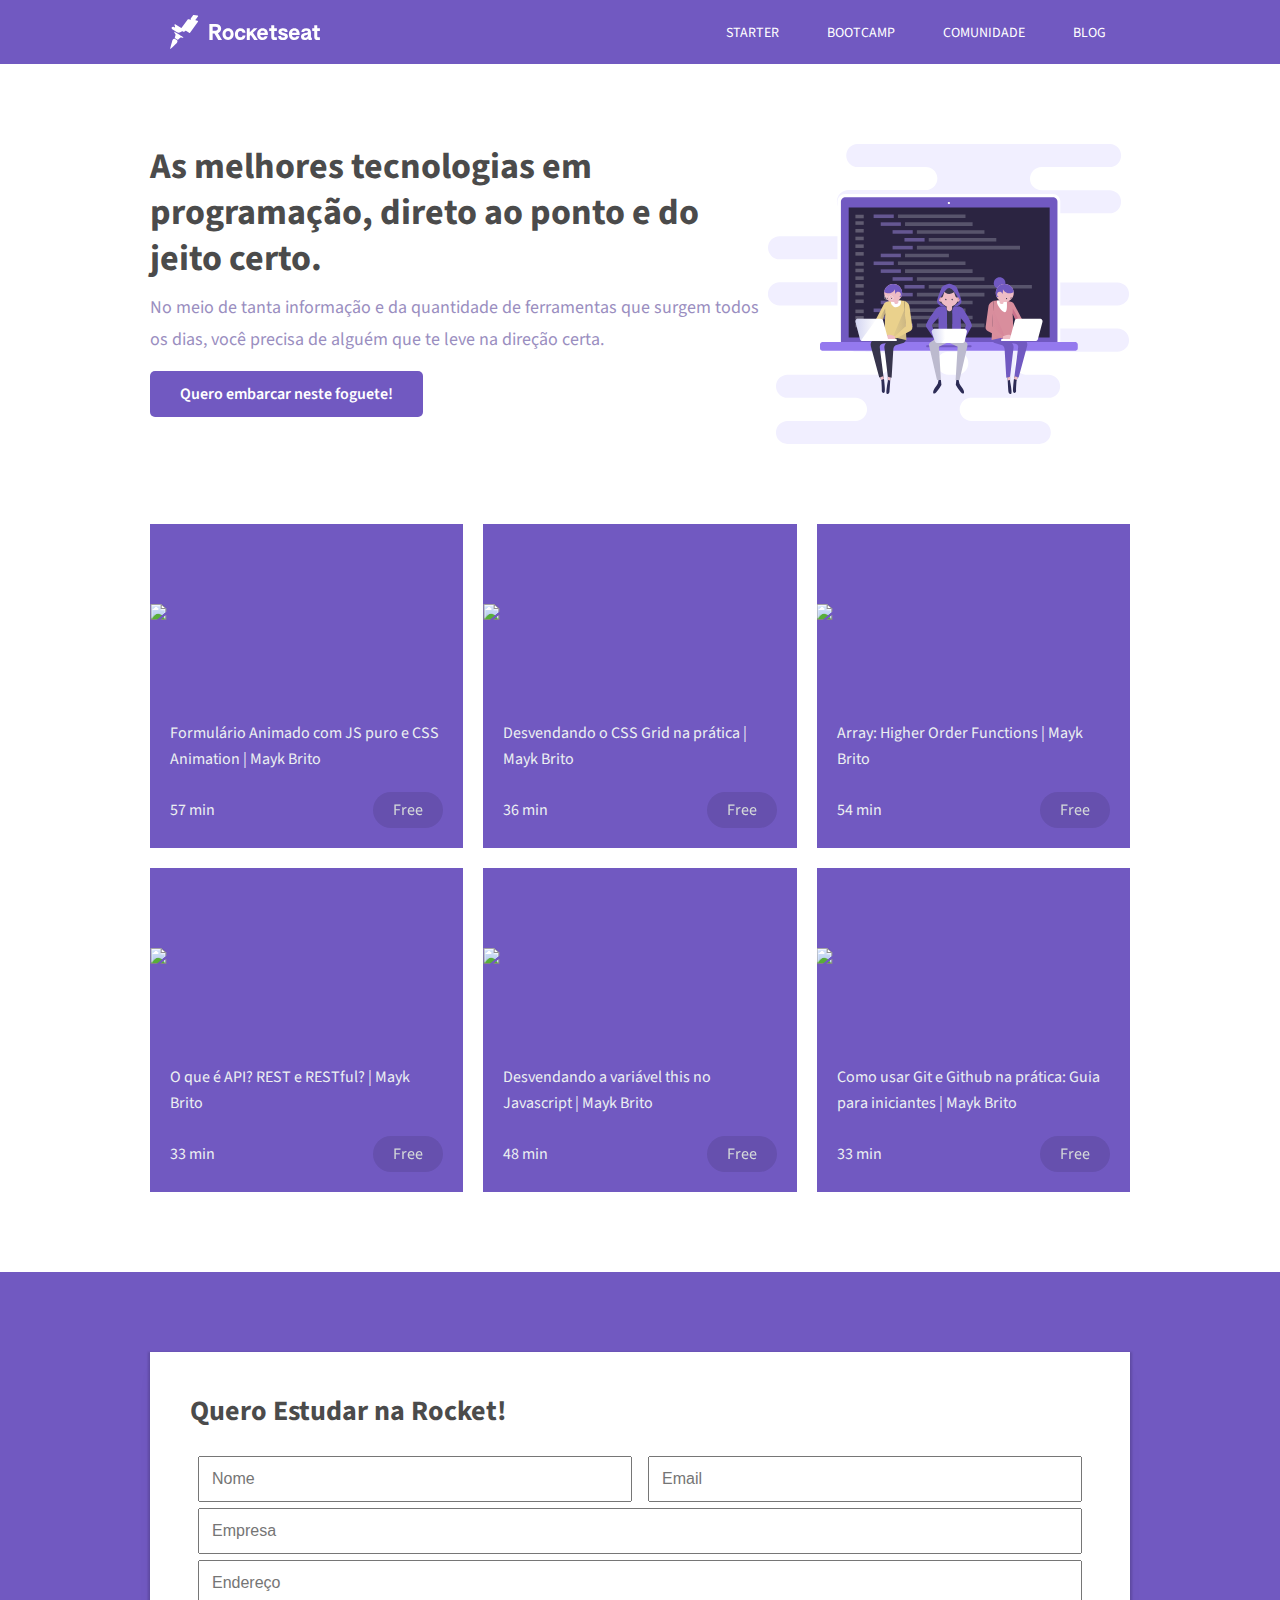
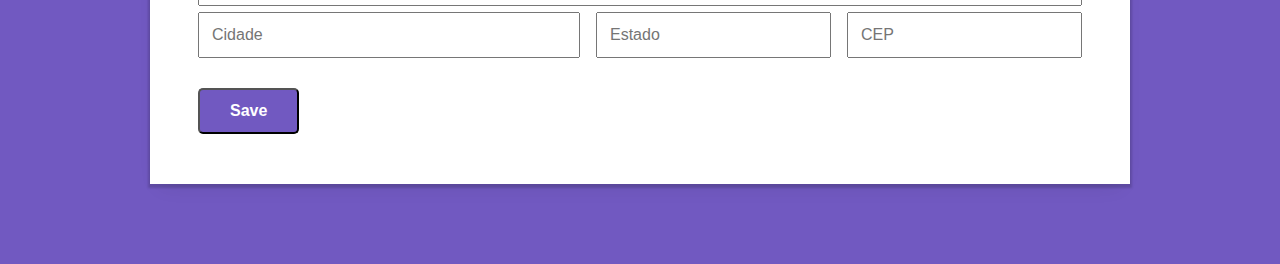
==== final/index.html @ 788d4cb6 "aplicando ao projeto" ====
<!DOCTYPE html>
<html>
  <head>
    <title>Document</title>
    <link rel="stylesheet" href="style.css" />
    <link
      rel="stylesheet"
      href="responsive.css"
      media="screen and (max-width: 768px)"
    />

    <meta name="viewport" content="width=device-width, initial-scale=1.0">

    <link rel="stylesheet" href="print.css" media="print">
  </head>
  <body>
    <header>
      <div class="container">
        <img
          src="./images/logo-rocketseat.svg"
          alt="Rocketseat"
        />
        <div class="menu-section">
          <div class="menu-toggle">
            <div class="one"></div>
            <div class="two"></div>
            <div class="three"></div>
          </div>
          <nav>
            <ul>
              <li>
                <a href="#">Starter</a>
              </li>
              <li>
                <a href="#">Bootcamp</a>
              </li>
              <li>
                <a href="#">Comunidade</a>
              </li>
              <li>
                <a href="#">Blog</a>
              </li>
            </ul>
          </nav>
        </div>
      </div>
    </header>

    <section class="hero">
      <div class="container">
        <div>
          <h2>
            As melhores tecnologias em programação, direto ao ponto e do jeito
            certo.
          </h2>
          <p>
            No meio de tanta informação e da quantidade de ferramentas que
            surgem todos os dias, você precisa de alguém que te leve na direção
            certa.
          </p>
          <a href="#" class="button">Quero embarcar neste foguete!</a>
        </div>
        <img
          src="./images/melhores-tecnologias.svg"
          alt=""
        />
      </div>
    </section>

    <main>
      <section class="cards">
        <div class="card">
          <!--
          <picture class="image" alt="Imagem">
            <source media="(min-width: 768px)" srcset="https://i.ytimg.com/vi/GykTLqODQuU/maxresdefault.jpg">
            <source media="(min-width: 320px)" srcset="https://i.ytimg.com/vi/rAzHvYnQ8DY/hqdefault.jpg">
            <source media="(min-width: 10px)" srcset="https://i.ytimg.com/vi/HN1UjzRSdBk/mqdefault.jpg">

            <img src="https://i.ytimg.com/vi/GykTLqODQuU/hqdefault.jpg" alt="Imagem" />
            </picture>

          -->
          <div class="image">
            <img src="https://i.ytimg.com/vi/GykTLqODQuU/hqdefault.jpg" />
          </div>
          <div class="content">
            <p class="title text--medium">
              Formulário Animado com JS puro e CSS Animation | Mayk Brito
            </p>
            <div class="info">
              <p class="text--medium">57 Min</p>
              <p class="price text--medium">Free</p>
            </div>
          </div>
        </div>
      </section>
    </main>

    <section id="form">
      <form action="">
        <h3>Quero Estudar na Rocket!</h3>
        <div class="form-group">
          <input class="input-control" placeholder="Nome" />

          <input type="email" class="input-control" placeholder="Email" />
        </div>

        <div class="form-group">
          <input class="input-control" placeholder="Empresa" />
        </div>

        <div class="form-group">
          <input class="input-control" placeholder="Endereço" />
        </div>

        <div class="form-group">
          <input class="input-control" placeholder="Cidade" style="flex: 3 1" />
          <input class="input-control" placeholder="Estado" style="flex: 1" />
          <input class="input-control" placeholder="CEP" style="flex: 1" />
        </div>

        <div class="form-group">
          <button type="submit" class="button">Save</button>

        </div>

      </form>
    </section>

    <div class="modal-overlay">
      <div class="modal">
        <a class="close-modal">
          <svg viewBox="0 0 20 20">
            <path
              fill="#000000"
              d="M15.898,4.045c-0.271-0.272-0.713-0.272-0.986,0l-4.71,4.711L5.493,4.045c-0.272-0.272-0.714-0.272-0.986,0s-0.272,0.714,0,0.986l4.709,4.711l-4.71,4.711c-0.272,0.271-0.272,0.713,0,0.986c0.136,0.136,0.314,0.203,0.492,0.203c0.179,0,0.357-0.067,0.493-0.203l4.711-4.711l4.71,4.711c0.137,0.136,0.314,0.203,0.494,0.203c0.178,0,0.355-0.067,0.492-0.203c0.273-0.273,0.273-0.715,0-0.986l-4.711-4.711l4.711-4.711C16.172,4.759,16.172,4.317,15.898,4.045z"
            ></path>
          </svg>
        </a>
        <div class="modal-content">
          <div class="video-background">
            <div class="video-foreground">
              <iframe
                src="https://www.youtube.com/embed/GykTLqODQuU"
                frameborder="0"
                allowfullscreen
              ></iframe>
            </div>
          </div>
        </div>
      </div>
    </div>

    <script src="scripts.js"></script>
    <script src="menu.js"></script>
  </body>
</html>
---- final/style.css ----
@import url("https://fonts.googleapis.com/css?family=Source+Sans+Pro");

* {
  box-sizing: border-box;
  margin: 0;
  padding: 0;
  outline: 0;
}

html {
  /* a cada 1rem será considera 10px */
  font-size: 62.5%;
}

html,
body {
  height: 100vh;
  font-family: "Source Sans Pro";
  text-rendering: optimizelegibility;
  -webkit-font-smoothing: antialiased;
}

body {
  font-size: 1.6rem;
}

header {
  background-color: #7159c1;
}

header .container {
  display: flex;
  align-items: center;
  justify-content: space-between;

  width: 90%;
  max-width: 980px;
  
  margin: auto;
}

header img {
  width: 150px;
  margin-left: 20px;
  padding: 15px 0;
}

header nav ul {
  display: flex;
}

header nav ul li {
  list-style: none;
}

header nav ul li a {
  text-decoration: none;
  color: white;
  text-transform: uppercase;
  font-size: 1.4rem; 
  padding: 2.4rem;
  transition: all 250ms linear 0s;
}

header nav ul li a:hover {
  background: rgba(255,255,255, 0.15)
}

h2 {
  color: rgb(75, 75, 75);
  font-size: 3.6rem;
  line-height: 4.6rem;
}

h3 {
  color: rgb(75, 75, 75);
  font-size: 2.8rem;
  line-height: 3.8rem;
}

.button {
  display: inline-block;
  font-size: 1.6rem;
  font-weight: 600;
  color: rgb(255, 255, 255);
  background-color: rgb(113, 89, 193);
  margin: 15px 0px 0px;
  padding: 12px 30px;
  text-decoration: none;
  border-radius: 5px;
  transition: all 150ms linear 0s;
}

.button:hover {
  opacity: 0.9;
}


/*=============== 
HERO
==================*/
section.hero {
  margin: 80px 0;
}

section.hero .container {
  width: 90%;
  max-width: 980px;

  margin: auto;

  display: flex;
}

section.hero p {
  color: rgb(154, 142, 191);
  font-size: 1.8rem;
  line-height: 3.2rem;
  margin: 10px 0px 0px;
}



/*=============== 
MAIN
==================*/
main {
  margin-bottom: 80px;
}
/*=============== 
CARDS
==================*/
.cards {
  width: 90%;
  max-width: 980px;
  margin: auto;

  display: grid;
  grid-template-columns: repeat(auto-fit, minmax(250px, 1fr));
  grid-gap: 20px;
}

.text--medium {
  font-size: 1.6rem;
  line-height: 2.6rem;
  font-weight: 400;
  color: #ecf0f1;
}

.card {
  display: flex;
  flex-direction: column;
  background-color: #7159c1;
  cursor: pointer;
  transition: all 0.3s ease 0s;

}

.card:hover {
  transform: translateY(-7px);
}

.image {
  width: 100%;
  padding-top: 56.25%; /* 16:9 */

  overflow: hidden;
  position: relative;
}

.image img {
  width: 100%;
  position: absolute;
  top: 50%;
  left: 50%;
  transform: translate(-50%, -50%);
}

.content {
  margin: 20px;
}

.title {
  margin-bottom: 20px;
}

.info {
  display: flex;
  align-self: end;
  align-items: center;
}

.price {
  margin-left: auto;
  padding: 5px 20px;
  border-radius: 20px;
  background-color: #7159c1;
  filter: brightness(90%);
}

/*=============== 
MODAL
==================*/
.modal-overlay {
  display: flex;
  align-items: center;
  justify-content: center;
  position: fixed;
  top: 0;
  left: 0;
  width: 100%;
  height: 100%;
  z-index: 5;
  background-color: rgba(0, 0, 0, 0.6);
  opacity: 0;
  visibility: hidden;
}
.modal-overlay.active {
  opacity: 1;
  visibility: visible;
}
.modal {
  display: flex;
  align-items: center;
  justify-content: center;
  position: relative;
  
  background-color: #fff;
  
  width: 95%;
  height: 95%;
  
  margin: 0 auto;
  padding: 10px;
  
  border-radius: 3px;
  box-shadow: 0 2px 10px rgba(0, 0, 0, 0.1);
  
  opacity: 0;
  overflow-y: auto;
  visibility: hidden;
  
  transition: all 0.6s cubic-bezier(0.55, 0, 0.1, 1);
  transform: scale(1.2);
}
.modal .close-modal {
  position: absolute;
  cursor: pointer;

  top: 5px;
  right: 15px;
  
  opacity: 0;
  
  transition: opacity 0.6s cubic-bezier(0.55, 0, 0.1, 1), transform 0.6s cubic-bezier(0.55, 0, 0.1, 1);
  transition-delay: 0.3s;
}
.modal .close-modal svg {
  width: 18px;
  height: 18px;
}
.modal .modal-content {
  opacity: 0;
  transition: opacity 0.6s cubic-bezier(0.55, 0, 0.1, 1);
  transition-delay: 0.3s;
}
.modal.active {
  visibility: visible;
  opacity: 1;
  transform: scale(1);
}
.modal.active .modal-content {
  opacity: 1;
}
.modal.active .close-modal {
  transform: translateY(10px);
  opacity: 1;
}

.video-background {
  position: fixed;
  top: 0;
  right: 0;
  bottom: 0;
  left: 0;
  z-index: -99;
  background-color: white;
}
.video-foreground,
.video-background iframe {
  position: absolute;
  top: 50%;
  left: 50%;
  width: 100%;
  height: 90%;
  transform: translate(-50%, -50%);
}



/*=============== 
FORM
==================*/
#form {
  width:100%;

  background: #7159c1;
  padding: 80px 0;
  margin:0;

  display:flex;
  align-items: center;
  justify-content: center;
}

#form form {
  width: 90%;
  max-width: 980px;

  background: white;
  
  padding: 40px;
  
  box-shadow: 0px 2px 2px 2px rgba(0, 0, 0, 0.15), 
    0px 10px 20px -10px rgba(0, 0, 0, 0.1)
}

#form h3 {
  margin-bottom: 30px
}

#form form label {
  display: none;
}

.form-group {
  display: flex;
  flex-direction: row;
}

.form-group label.right-inline {
  text-align: right;  
  padding-right: 8px;
  padding-left: 10px;
  width: auto;
}

.form-group .input-control {
  flex: 1 1;
  display: block;
  margin: -4px 8px 10px;
  padding: 12px;
  font-size: 1.6rem;
}

#form .button {
  margin: 20px 8px 10px;
}
---- final/responsive.css ----
/* media queries */
html {
    font-size: 50%;
}

@media (max-width: 630px) {

    .hero .container {
        flex-direction: column;
        text-align: center;
    }

    .hero .container img {
        order: -1;
    }

    .form-group {
        display: block;
    }
}

@media (max-width: 540px) {
    nav {
        display: none;
    }

    .one,
    .two,
    .three {
        background-color: #fff;
        height: 5px;
        width: 100%;
        margin: 6px auto;

        transition-duration: 0.3s;
    }

    .menu-toggle {
        width: 40px;
        height: 30px;
        margin-right: 20px;
    }

    /* fullscreen */
    .menu-section.on {
        position: absolute;
        top:0;
        left:0;
        
        width: 100vw;
        height: 100vh;

        background-color: #7159c1;
        
        z-index: 10;

        display: flex;
        justify-content: center;
        align-items: center;
    }

    .menu-section.on nav {
        display: block;
    }

    .menu-section.on .menu-toggle {
        position: absolute;
        right: 25px;
        top: 15px;
    }

    .menu-section.on .menu-toggle .one {
        transform: rotate(45deg) translate(7px, 7px);
    }

    .menu-section.on .menu-toggle .two {
        opacity: 0;
    }

    .menu-section.on .menu-toggle .three {
        transform: rotate(-45deg) translate(8px, -9px);
    }

    .menu-section.on nav ul {
        text-align: center;
        display: block;
    }

    .menu-section.on nav ul a{
        transition-duration: 0.5s;
        font-size: 3rem;
        line-height: 4rem;
        display: block;
        
    }

}

@media (max-width: 320px) {
    #form h3 {
        font-size: 2rem;
    }
}
---- final/print.css ----
header,
.hero,
.image,
#form {
    display: none;
    padding: 0;
    margin: 0;
}

.cards {
    display: block;
}

.card {
    border-bottom: 1px solid;
}

.text--medium {
    color: black;
}
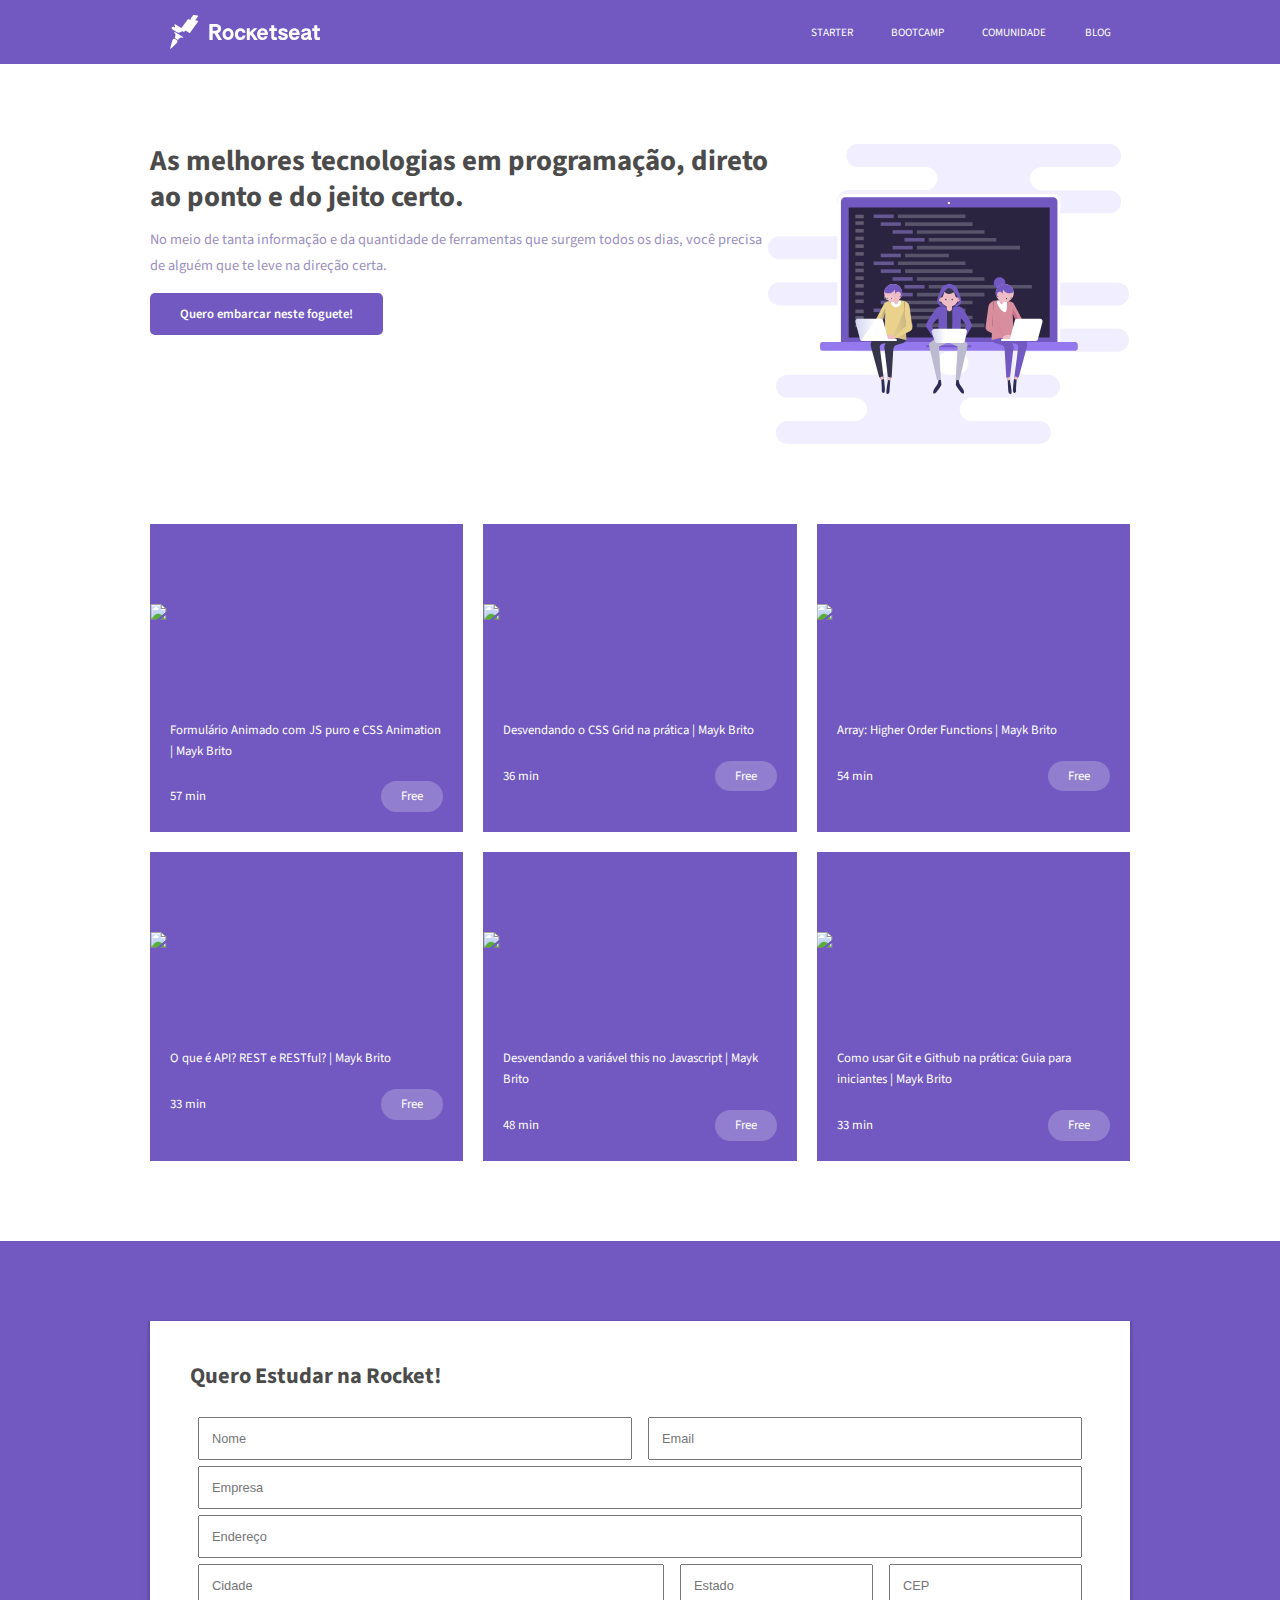
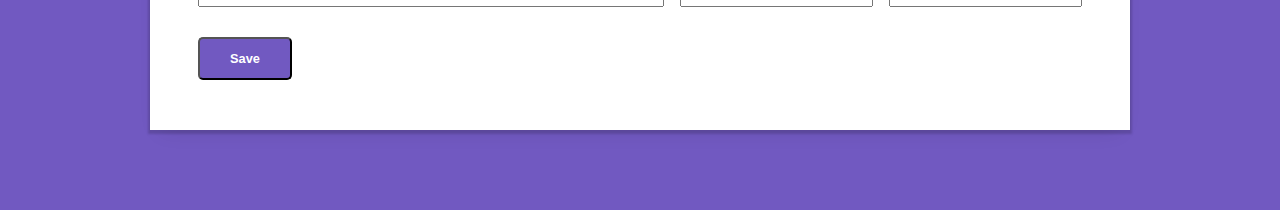
==== commit b4e09fc9: "aplicado conhecimentos de sass" ====
--- a/final/index.html
+++ b/final/index.html
@@ -2,14 +2,11 @@
 <html>
   <head>
     <title>Document</title>
-    <link rel="stylesheet" href="style.css" />
-    <link
-      rel="stylesheet"
-      href="responsive.css"
-      media="screen and (max-width: 768px)"
-    />
+    <meta name="viewport" content="width=device-width, initial-scale=1.0">
 
-    <meta name="viewport" content="width=device-width, initial-scale=1.0">
+    <link rel="stylesheet" href="https://fonts.googleapis.com/css?family=Source+Sans+Pro">
+    <link rel="stylesheet" href="css/main.css" />
+
 
     <link rel="stylesheet" href="print.css" media="print">
   </head>
--- a/final/css/main.css
+++ b/final/css/main.css
@@ -0,0 +1,498 @@
+@charset "UTF-8";
+.flexCenter, header .container, #form {
+  display: -webkit-box;
+  display: -ms-flexbox;
+  display: flex;
+  -webkit-box-align: center;
+      -ms-flex-align: center;
+          align-items: center;
+  -webkit-box-pack: center;
+      -ms-flex-pack: center;
+          justify-content: center;
+}
+
+* {
+  -webkit-box-sizing: border-box;
+          box-sizing: border-box;
+  margin: 0;
+  padding: 0;
+  outline: 0;
+}
+
+html {
+  /* a cada 1rem será considera 10px */
+  font-size: 62.5%;
+}
+
+html,
+body {
+  height: 100vh;
+  font-family: "Source Sans Pro";
+  text-rendering: optimizelegibility;
+  -webkit-font-smoothing: antialiased;
+}
+
+body {
+  font-size: 1.6rem;
+}
+
+h2 {
+  color: #4b4b4b;
+  font-size: 3.6rem;
+  line-height: 4.6rem;
+}
+
+h3 {
+  color: #4b4b4b;
+  font-size: 2.8rem;
+  line-height: 3.8rem;
+}
+
+header {
+  background-color: #7159c1;
+}
+
+header .container {
+  -webkit-box-pack: justify;
+      -ms-flex-pack: justify;
+          justify-content: space-between;
+  width: 90%;
+  max-width: 980px;
+  margin: auto;
+}
+
+header img {
+  width: 150px;
+  margin-left: 20px;
+  padding: 15px 0;
+}
+
+header ul {
+  display: -webkit-box;
+  display: -ms-flexbox;
+  display: flex;
+}
+
+header ul li {
+  list-style: none;
+}
+
+header ul li a {
+  text-decoration: none;
+  color: white;
+  text-transform: uppercase;
+  font-size: 1.4rem;
+  padding: 2.4rem;
+  -webkit-transition: all 250ms linear 0s;
+  transition: all 250ms linear 0s;
+}
+
+header ul li a:hover {
+  background: rgba(255, 255, 255, 0.15);
+}
+
+.button {
+  display: inline-block;
+  font-size: 1.6rem;
+  font-weight: 600;
+  color: white;
+  background-color: #7159c1;
+  margin: 15px 0px 0px;
+  padding: 12px 30px;
+  text-decoration: none;
+  border-radius: 5px;
+  -webkit-transition: all 150ms linear 0s;
+  transition: all 150ms linear 0s;
+}
+
+.button:hover {
+  opacity: 0.9;
+}
+
+/*=============== 
+HERO
+==================*/
+section.hero {
+  margin: 80px 0;
+}
+
+section.hero .container {
+  width: 90%;
+  max-width: 980px;
+  margin: auto;
+  display: -webkit-box;
+  display: -ms-flexbox;
+  display: flex;
+}
+
+section.hero p {
+  color: #9a8ebf;
+  font-size: 1.8rem;
+  line-height: 3.2rem;
+  margin: 10px 0px 0px;
+}
+
+/*=============== 
+MAIN
+==================*/
+main {
+  margin-bottom: 80px;
+}
+
+/*=============== 
+CARDS
+==================*/
+.cards {
+  width: 90%;
+  max-width: 980px;
+  margin: auto;
+  display: -ms-grid;
+  display: grid;
+  -ms-grid-columns: (minmax(250px, 1fr))[auto-fit];
+      grid-template-columns: repeat(auto-fit, minmax(250px, 1fr));
+  grid-gap: 20px;
+}
+
+.text--medium {
+  font-size: 1.6rem;
+  line-height: 2.6rem;
+  font-weight: 400;
+  color: white;
+}
+
+.card {
+  display: -webkit-box;
+  display: -ms-flexbox;
+  display: flex;
+  -webkit-box-orient: vertical;
+  -webkit-box-direction: normal;
+      -ms-flex-direction: column;
+          flex-direction: column;
+  background-color: #7159c1;
+  cursor: pointer;
+  -webkit-transition: all 0.3s ease 0s;
+  transition: all 0.3s ease 0s;
+}
+
+.card:hover {
+  -webkit-transform: translateY(-7px);
+          transform: translateY(-7px);
+}
+
+.image {
+  width: 100%;
+  padding-top: 56.25%;
+  /* 16:9 */
+  overflow: hidden;
+  position: relative;
+}
+
+.image img {
+  width: 100%;
+  position: absolute;
+  top: 50%;
+  left: 50%;
+  -webkit-transform: translate(-50%, -50%);
+          transform: translate(-50%, -50%);
+}
+
+.content {
+  margin: 20px;
+}
+
+.title {
+  margin-bottom: 20px;
+}
+
+.info {
+  display: -webkit-box;
+  display: -ms-flexbox;
+  display: flex;
+  -ms-flex-item-align: end;
+      align-self: end;
+  -webkit-box-align: center;
+      -ms-flex-align: center;
+          align-items: center;
+}
+
+.price {
+  margin-left: auto;
+  padding: 5px 20px;
+  border-radius: 20px;
+  background-color: #917ecf;
+}
+
+/*=============== 
+MODAL
+==================*/
+.modal-overlay {
+  display: -webkit-box;
+  display: -ms-flexbox;
+  display: flex;
+  -webkit-box-align: center;
+      -ms-flex-align: center;
+          align-items: center;
+  -webkit-box-pack: center;
+      -ms-flex-pack: center;
+          justify-content: center;
+  position: fixed;
+  top: 0;
+  left: 0;
+  width: 100%;
+  height: 100%;
+  z-index: 5;
+  background-color: rgba(0, 0, 0, 0.6);
+  opacity: 0;
+  visibility: hidden;
+}
+
+.modal-overlay .active {
+  opacity: 1;
+  visibility: visible;
+}
+
+.modal {
+  display: -webkit-box;
+  display: -ms-flexbox;
+  display: flex;
+  -webkit-box-align: center;
+      -ms-flex-align: center;
+          align-items: center;
+  -webkit-box-pack: center;
+      -ms-flex-pack: center;
+          justify-content: center;
+  position: relative;
+  background-color: #fff;
+  width: 95%;
+  height: 95%;
+  margin: 0 auto;
+  padding: 10px;
+  border-radius: 3px;
+  -webkit-box-shadow: 0 2px 10px rgba(0, 0, 0, 0.1);
+          box-shadow: 0 2px 10px rgba(0, 0, 0, 0.1);
+  opacity: 0;
+  overflow-y: auto;
+  visibility: hidden;
+  -webkit-transition: all 0.6s cubic-bezier(0.55, 0, 0.1, 1);
+  transition: all 0.6s cubic-bezier(0.55, 0, 0.1, 1);
+  -webkit-transform: scale(1.2);
+          transform: scale(1.2);
+}
+
+.modal .close-modal {
+  position: absolute;
+  cursor: pointer;
+  top: 5px;
+  right: 15px;
+  opacity: 0;
+  -webkit-transition: opacity 0.6s cubic-bezier(0.55, 0, 0.1, 1), -webkit-transform 0.6s cubic-bezier(0.55, 0, 0.1, 1);
+  transition: opacity 0.6s cubic-bezier(0.55, 0, 0.1, 1), -webkit-transform 0.6s cubic-bezier(0.55, 0, 0.1, 1);
+  transition: opacity 0.6s cubic-bezier(0.55, 0, 0.1, 1), transform 0.6s cubic-bezier(0.55, 0, 0.1, 1);
+  transition: opacity 0.6s cubic-bezier(0.55, 0, 0.1, 1), transform 0.6s cubic-bezier(0.55, 0, 0.1, 1), -webkit-transform 0.6s cubic-bezier(0.55, 0, 0.1, 1);
+  -webkit-transition-delay: 0.3s;
+          transition-delay: 0.3s;
+}
+
+.modal .close-modal svg {
+  width: 18px;
+  height: 18px;
+}
+
+.modal .modal-content {
+  opacity: 0;
+  -webkit-transition: opacity 0.6s cubic-bezier(0.55, 0, 0.1, 1);
+  transition: opacity 0.6s cubic-bezier(0.55, 0, 0.1, 1);
+  -webkit-transition-delay: 0.3s;
+          transition-delay: 0.3s;
+}
+
+.modal.active {
+  visibility: visible;
+  opacity: 1;
+  -webkit-transform: scale(1);
+          transform: scale(1);
+}
+
+.modal.active .modal-content {
+  opacity: 1;
+}
+
+.modal.active .close-modal {
+  -webkit-transform: translateY(10px);
+          transform: translateY(10px);
+  opacity: 1;
+}
+
+.video-background {
+  position: fixed;
+  top: 0;
+  right: 0;
+  bottom: 0;
+  left: 0;
+  z-index: -99;
+  background-color: white;
+}
+
+.video-foreground,
+.video-background iframe {
+  position: absolute;
+  top: 50%;
+  left: 50%;
+  width: 100%;
+  height: 90%;
+  -webkit-transform: translate(-50%, -50%);
+          transform: translate(-50%, -50%);
+}
+
+/*=============== 
+FORM
+==================*/
+#form {
+  width: 100%;
+  background: #7159c1;
+  padding: 80px 0;
+  margin: 0;
+}
+
+#form form {
+  width: 90%;
+  max-width: 980px;
+  margin: auto;
+  background: white;
+  padding: 40px;
+  -webkit-box-shadow: 0px 2px 2px 2px rgba(0, 0, 0, 0.15), 0px 10px 20px -10px rgba(0, 0, 0, 0.1);
+          box-shadow: 0px 2px 2px 2px rgba(0, 0, 0, 0.15), 0px 10px 20px -10px rgba(0, 0, 0, 0.1);
+}
+
+#form form label {
+  display: none;
+}
+
+#form h3 {
+  margin-bottom: 30px;
+}
+
+#form .button {
+  margin: 20px 8px 10px;
+}
+
+.form-group {
+  display: -webkit-box;
+  display: -ms-flexbox;
+  display: flex;
+  -webkit-box-orient: horizontal;
+  -webkit-box-direction: normal;
+      -ms-flex-direction: row;
+          flex-direction: row;
+}
+
+.form-group label.right-inline {
+  text-align: right;
+  padding-right: 8px;
+  padding-left: 10px;
+  width: auto;
+}
+
+.form-group .input-control {
+  -webkit-box-flex: 1;
+      -ms-flex: 1 1;
+          flex: 1 1;
+  display: block;
+  margin: -4px 8px 10px;
+  padding: 12px;
+  font-size: 1.6rem;
+}
+
+/* media queries */
+html {
+  font-size: 50%;
+}
+
+@media (max-width: 630px) {
+  .hero .container {
+    -webkit-box-orient: vertical;
+    -webkit-box-direction: normal;
+        -ms-flex-direction: column;
+            flex-direction: column;
+    text-align: center;
+  }
+  .hero .container img {
+    -webkit-box-ordinal-group: 0;
+        -ms-flex-order: -1;
+            order: -1;
+  }
+  .form-group {
+    display: block;
+  }
+}
+
+@media (max-width: 540px) {
+  nav {
+    display: none;
+  }
+  .one,
+  .two,
+  .three {
+    background-color: #fff;
+    height: 5px;
+    width: 100%;
+    margin: 6px auto;
+    -webkit-transition-duration: 0.3s;
+            transition-duration: 0.3s;
+  }
+  .menu-toggle {
+    width: 40px;
+    height: 30px;
+    margin-right: 20px;
+  }
+  /* fullscreen */
+  .menu-section.on {
+    position: absolute;
+    top: 0;
+    left: 0;
+    width: 100vw;
+    height: 100vh;
+    background-color: #7159c1;
+    z-index: 10;
+    width: 90%;
+    max-width: 980px;
+    margin: auto;
+  }
+  .menu-section.on nav {
+    display: block;
+  }
+  .menu-section.on .menu-toggle {
+    position: absolute;
+    right: 25px;
+    top: 15px;
+  }
+  .menu-section.on .menu-toggle .one {
+    -webkit-transform: rotate(45deg) translate(7px, 7px);
+            transform: rotate(45deg) translate(7px, 7px);
+  }
+  .menu-section.on .menu-toggle .two {
+    opacity: 0;
+  }
+  .menu-section.on .menu-toggle .three {
+    -webkit-transform: rotate(-45deg) translate(8px, -9px);
+            transform: rotate(-45deg) translate(8px, -9px);
+  }
+  .menu-section.on nav ul {
+    text-align: center;
+    display: block;
+  }
+  .menu-section.on nav ul a {
+    -webkit-transition-duration: 0.5s;
+            transition-duration: 0.5s;
+    font-size: 3rem;
+    line-height: 4rem;
+    display: block;
+  }
+}
+
+@media (max-width: 320px) {
+  #form h3 {
+    font-size: 2rem;
+  }
+}
+/*# sourceMappingURL=main.css.map */